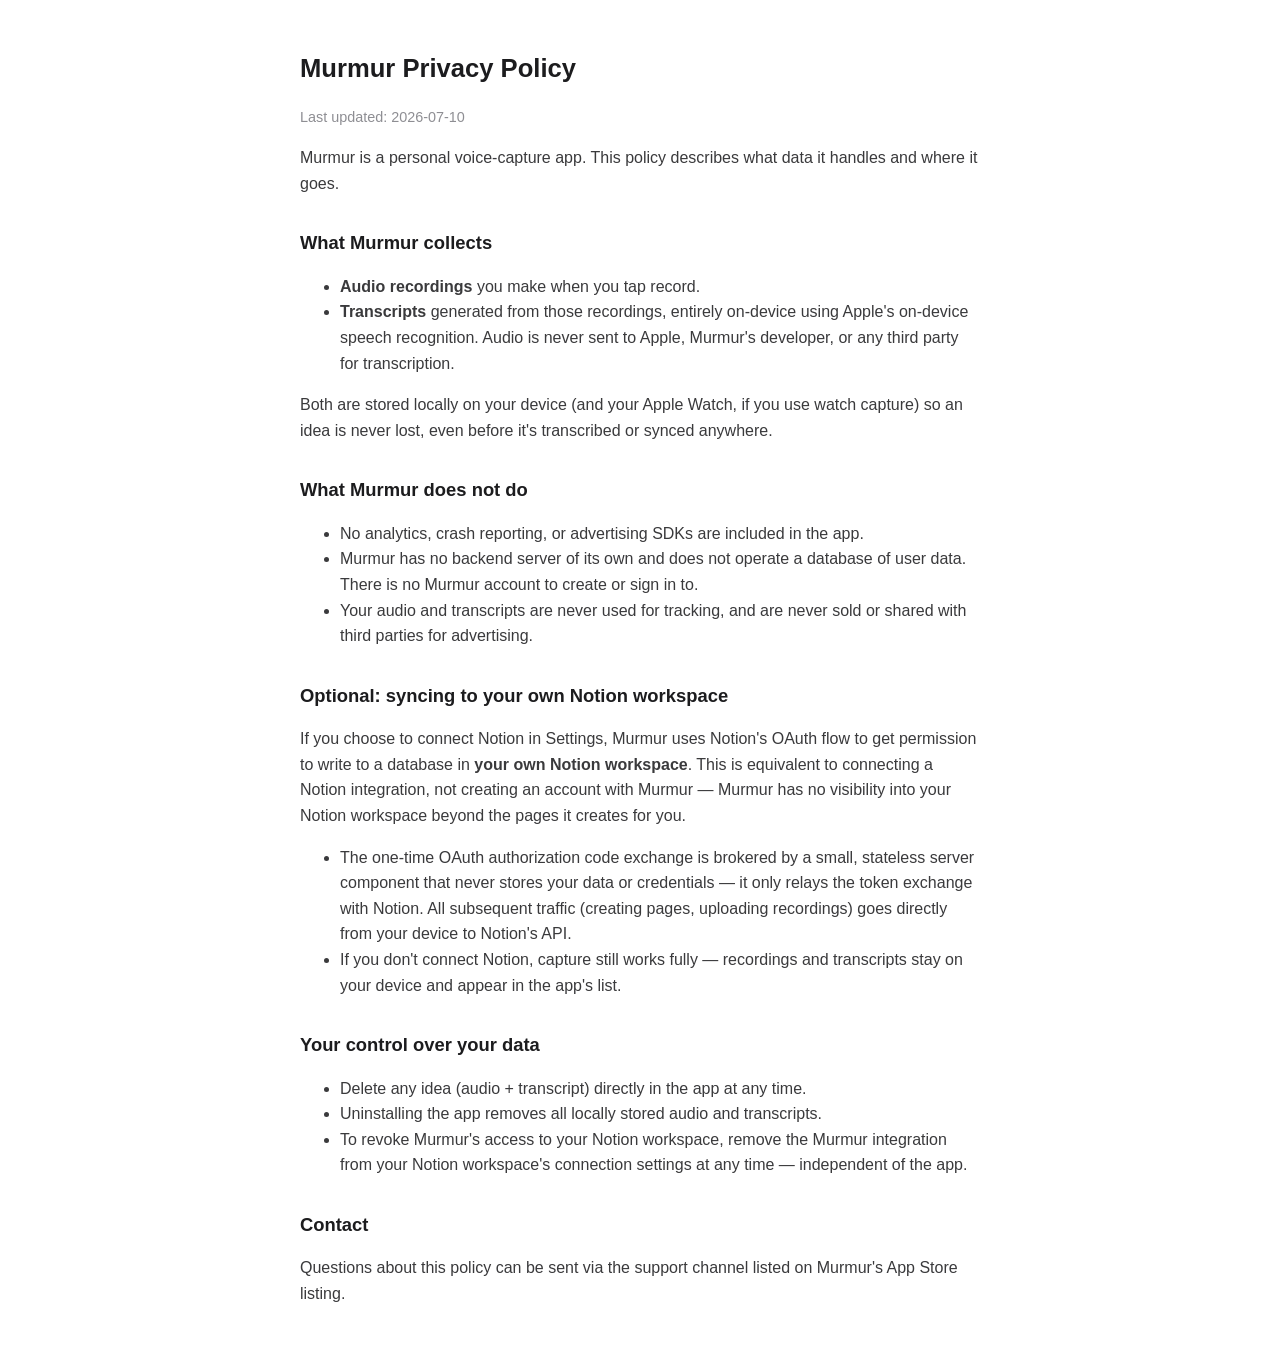
==== privacy-policy/index.html @ de2b0eea "Add Murmur privacy policy page Co-Authored-By: Claude Sonnet 5 <noreply@anthropic.com> Claude-Sessio" ====
<!doctype html>
<html lang="en">
<head>
<meta charset="utf-8">
<meta name="viewport" content="width=device-width, initial-scale=1">
<title>Murmur Privacy Policy</title>
<style>
  body { font-family: -apple-system, BlinkMacSystemFont, "Segoe UI", sans-serif; max-width: 680px; margin: 3rem auto; padding: 0 1.25rem; line-height: 1.6; color: #1c1c1e; }
  h1 { font-size: 1.6rem; }
  h2 { font-size: 1.15rem; margin-top: 2rem; }
  p, li { color: #3a3a3c; }
  .updated { color: #8e8e93; font-size: 0.9rem; }
  @media (prefers-color-scheme: dark) {
    body { background: #000; color: #f2f2f7; }
    p, li { color: #c7c7cc; }
  }
</style>
</head>
<body>
<h1>Murmur Privacy Policy</h1>
<p class="updated">Last updated: 2026-07-10</p>

<p>Murmur is a personal voice-capture app. This policy describes what data it handles and where it goes.</p>

<h2>What Murmur collects</h2>
<ul>
  <li><strong>Audio recordings</strong> you make when you tap record.</li>
  <li><strong>Transcripts</strong> generated from those recordings, entirely on-device using Apple's on-device speech recognition. Audio is never sent to Apple, Murmur's developer, or any third party for transcription.</li>
</ul>
<p>Both are stored locally on your device (and your Apple Watch, if you use watch capture) so an idea is never lost, even before it's transcribed or synced anywhere.</p>

<h2>What Murmur does not do</h2>
<ul>
  <li>No analytics, crash reporting, or advertising SDKs are included in the app.</li>
  <li>Murmur has no backend server of its own and does not operate a database of user data. There is no Murmur account to create or sign in to.</li>
  <li>Your audio and transcripts are never used for tracking, and are never sold or shared with third parties for advertising.</li>
</ul>

<h2>Optional: syncing to your own Notion workspace</h2>
<p>If you choose to connect Notion in Settings, Murmur uses Notion's OAuth flow to get permission to write to a database in <strong>your own Notion workspace</strong>. This is equivalent to connecting a Notion integration, not creating an account with Murmur — Murmur has no visibility into your Notion workspace beyond the pages it creates for you.</p>
<ul>
  <li>The one-time OAuth authorization code exchange is brokered by a small, stateless server component that never stores your data or credentials — it only relays the token exchange with Notion. All subsequent traffic (creating pages, uploading recordings) goes directly from your device to Notion's API.</li>
  <li>If you don't connect Notion, capture still works fully — recordings and transcripts stay on your device and appear in the app's list.</li>
</ul>

<h2>Your control over your data</h2>
<ul>
  <li>Delete any idea (audio + transcript) directly in the app at any time.</li>
  <li>Uninstalling the app removes all locally stored audio and transcripts.</li>
  <li>To revoke Murmur's access to your Notion workspace, remove the Murmur integration from your Notion workspace's connection settings at any time — independent of the app.</li>
</ul>

<h2>Contact</h2>
<p>Questions about this policy can be sent via the support channel listed on Murmur's App Store listing.</p>
</body>
</html>
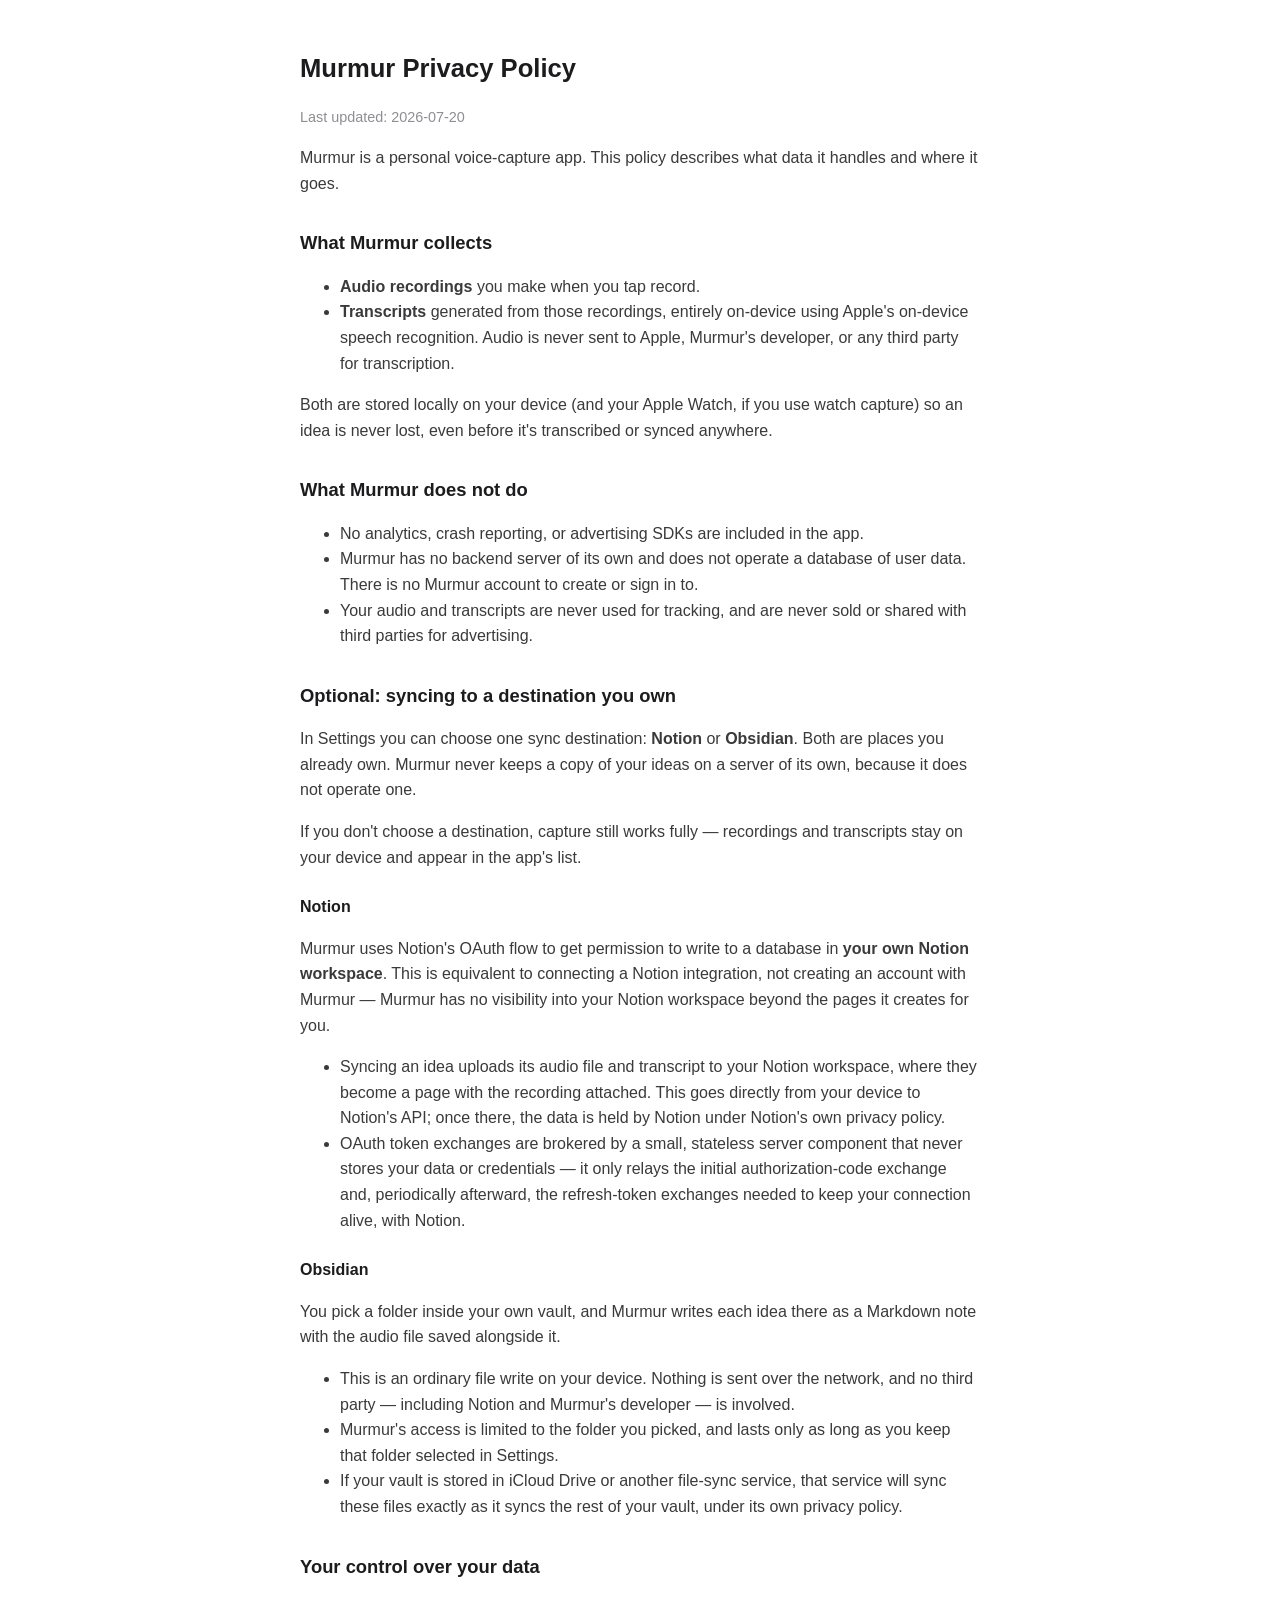
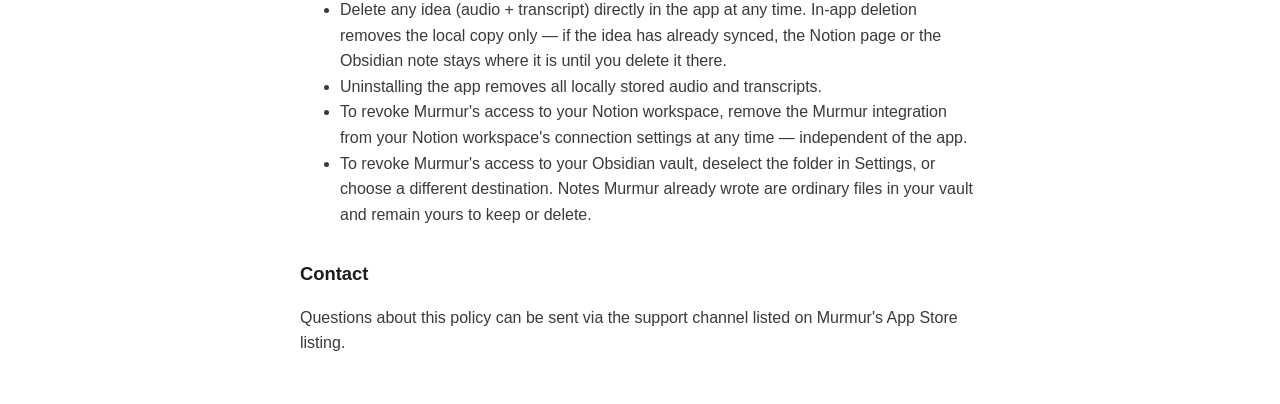
==== commit f0c6a2d3: "Lead with the destination; privacy policy covers Obsidian Hero and feature cards led with capture sp" ====
--- a/privacy-policy/index.html
+++ b/privacy-policy/index.html
@@ -8,6 +8,7 @@
   body { font-family: -apple-system, BlinkMacSystemFont, "Segoe UI", sans-serif; max-width: 680px; margin: 3rem auto; padding: 0 1.25rem; line-height: 1.6; color: #1c1c1e; }
   h1 { font-size: 1.6rem; }
   h2 { font-size: 1.15rem; margin-top: 2rem; }
+  h3 { font-size: 1rem; margin-top: 1.5rem; }
   p, li { color: #3a3a3c; }
   .updated { color: #8e8e93; font-size: 0.9rem; }
   @media (prefers-color-scheme: dark) {
@@ -18,7 +19,7 @@
 </head>
 <body>
 <h1>Murmur Privacy Policy</h1>
-<p class="updated">Last updated: 2026-07-10</p>
+<p class="updated">Last updated: 2026-07-20</p>
 
 <p>Murmur is a personal voice-capture app. This policy describes what data it handles and where it goes.</p>
 
@@ -36,18 +37,31 @@
   <li>Your audio and transcripts are never used for tracking, and are never sold or shared with third parties for advertising.</li>
 </ul>
 
-<h2>Optional: syncing to your own Notion workspace</h2>
-<p>If you choose to connect Notion in Settings, Murmur uses Notion's OAuth flow to get permission to write to a database in <strong>your own Notion workspace</strong>. This is equivalent to connecting a Notion integration, not creating an account with Murmur — Murmur has no visibility into your Notion workspace beyond the pages it creates for you.</p>
+<h2>Optional: syncing to a destination you own</h2>
+<p>In Settings you can choose one sync destination: <strong>Notion</strong> or <strong>Obsidian</strong>. Both are places you already own. Murmur never keeps a copy of your ideas on a server of its own, because it does not operate one.</p>
+<p>If you don't choose a destination, capture still works fully — recordings and transcripts stay on your device and appear in the app's list.</p>
+
+<h3>Notion</h3>
+<p>Murmur uses Notion's OAuth flow to get permission to write to a database in <strong>your own Notion workspace</strong>. This is equivalent to connecting a Notion integration, not creating an account with Murmur — Murmur has no visibility into your Notion workspace beyond the pages it creates for you.</p>
 <ul>
-  <li>The one-time OAuth authorization code exchange is brokered by a small, stateless server component that never stores your data or credentials — it only relays the token exchange with Notion. All subsequent traffic (creating pages, uploading recordings) goes directly from your device to Notion's API.</li>
-  <li>If you don't connect Notion, capture still works fully — recordings and transcripts stay on your device and appear in the app's list.</li>
+  <li>Syncing an idea uploads its audio file and transcript to your Notion workspace, where they become a page with the recording attached. This goes directly from your device to Notion's API; once there, the data is held by Notion under Notion's own privacy policy.</li>
+  <li>OAuth token exchanges are brokered by a small, stateless server component that never stores your data or credentials — it only relays the initial authorization-code exchange and, periodically afterward, the refresh-token exchanges needed to keep your connection alive, with Notion.</li>
+</ul>
+
+<h3>Obsidian</h3>
+<p>You pick a folder inside your own vault, and Murmur writes each idea there as a Markdown note with the audio file saved alongside it.</p>
+<ul>
+  <li>This is an ordinary file write on your device. Nothing is sent over the network, and no third party — including Notion and Murmur's developer — is involved.</li>
+  <li>Murmur's access is limited to the folder you picked, and lasts only as long as you keep that folder selected in Settings.</li>
+  <li>If your vault is stored in iCloud Drive or another file-sync service, that service will sync these files exactly as it syncs the rest of your vault, under its own privacy policy.</li>
 </ul>
 
 <h2>Your control over your data</h2>
 <ul>
-  <li>Delete any idea (audio + transcript) directly in the app at any time.</li>
+  <li>Delete any idea (audio + transcript) directly in the app at any time. In-app deletion removes the local copy only — if the idea has already synced, the Notion page or the Obsidian note stays where it is until you delete it there.</li>
   <li>Uninstalling the app removes all locally stored audio and transcripts.</li>
   <li>To revoke Murmur's access to your Notion workspace, remove the Murmur integration from your Notion workspace's connection settings at any time — independent of the app.</li>
+  <li>To revoke Murmur's access to your Obsidian vault, deselect the folder in Settings, or choose a different destination. Notes Murmur already wrote are ordinary files in your vault and remain yours to keep or delete.</li>
 </ul>
 
 <h2>Contact</h2>
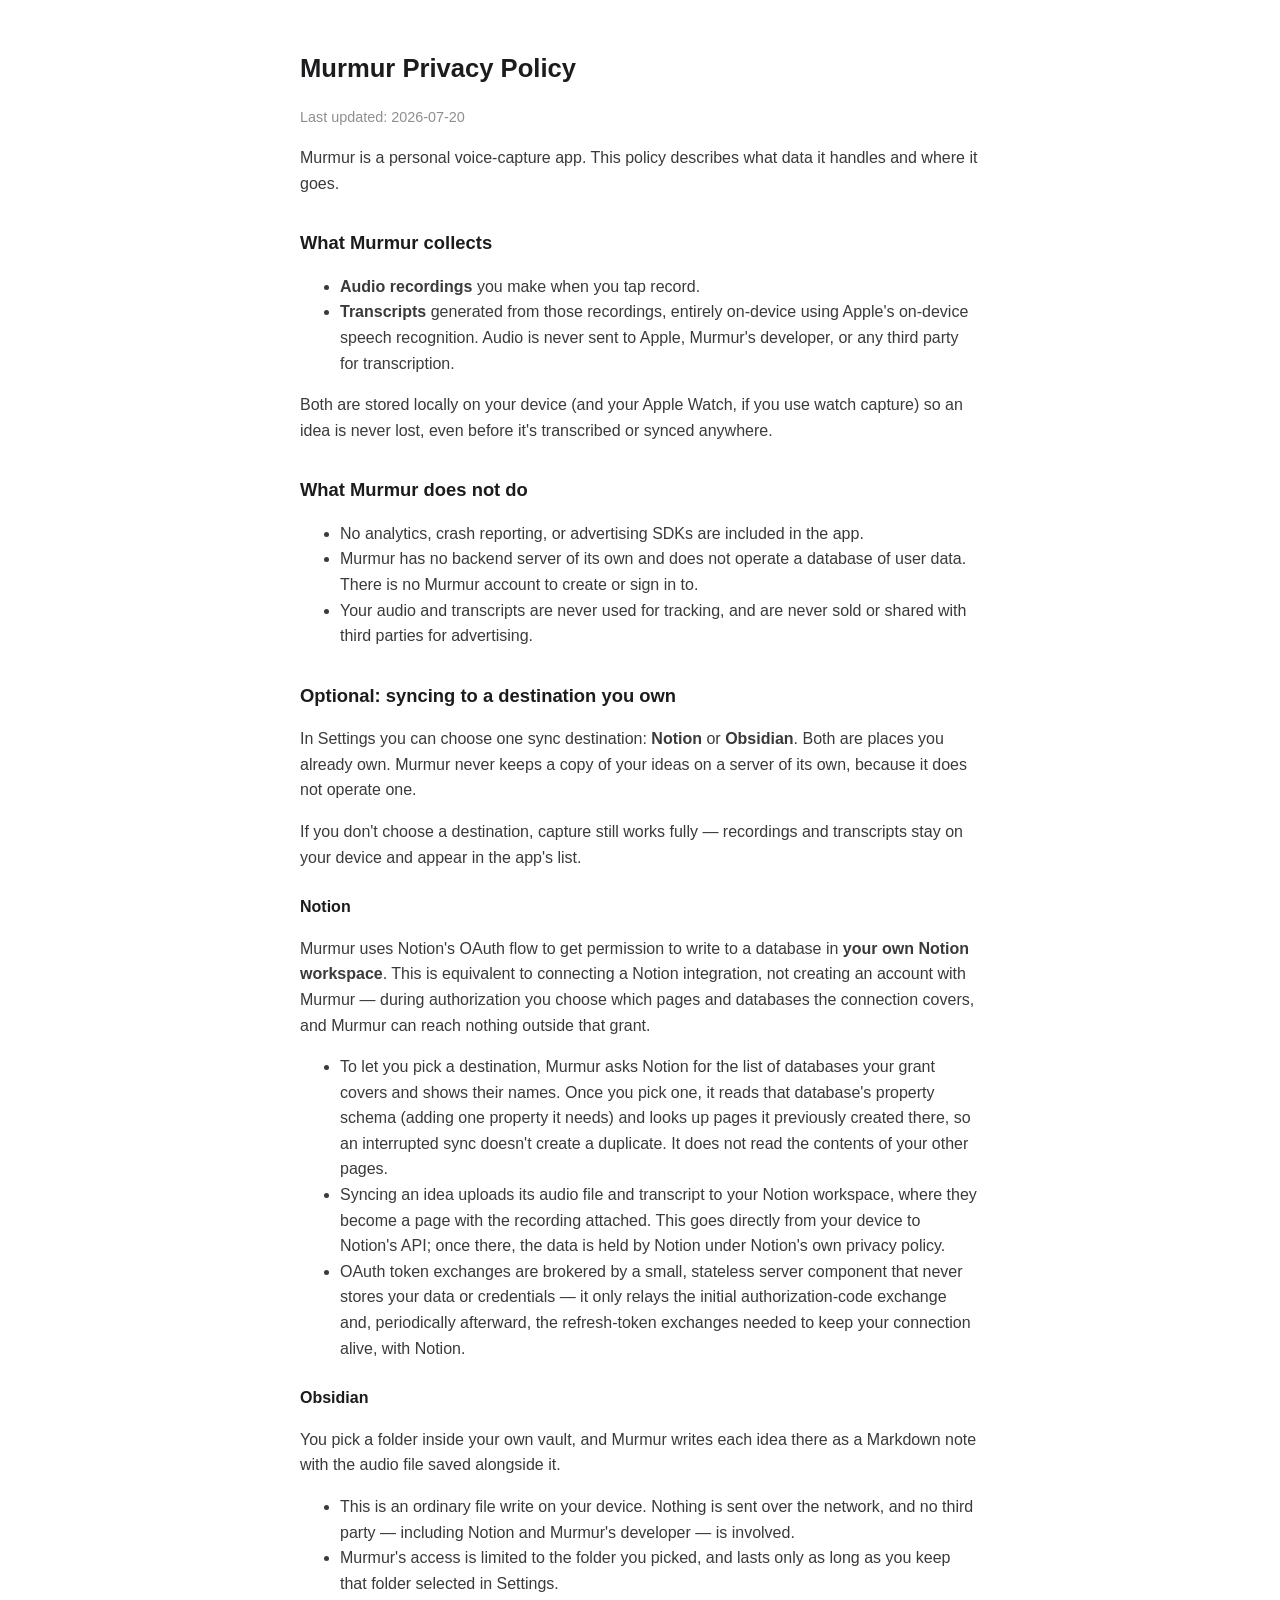
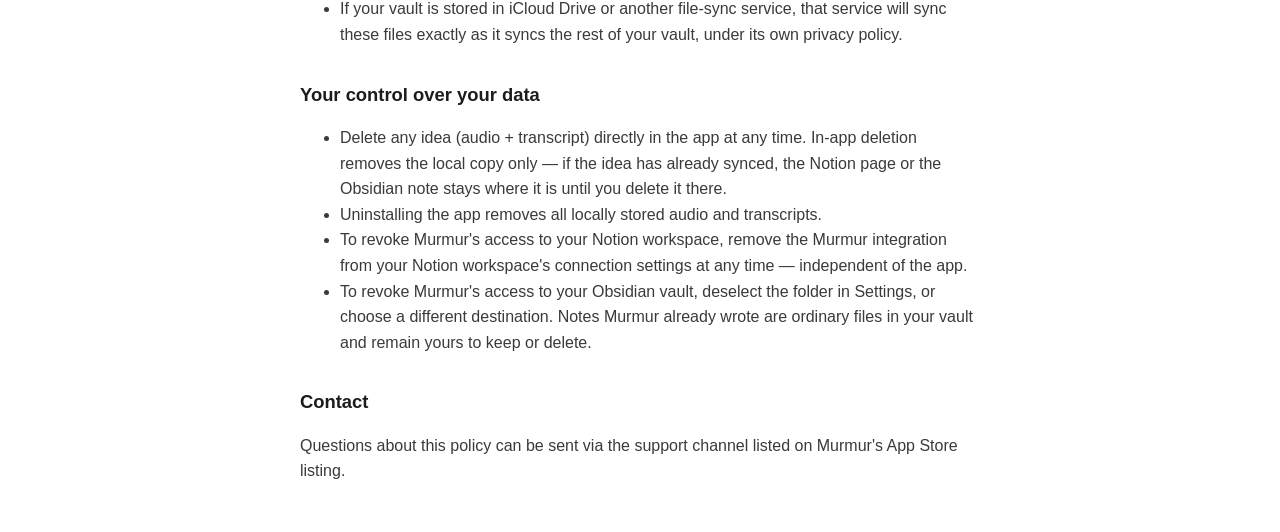
==== commit ea036585: "State the Notion access scope accurately in the privacy policy" ====
--- a/privacy-policy/index.html
+++ b/privacy-policy/index.html
@@ -42,8 +42,9 @@
 <p>If you don't choose a destination, capture still works fully — recordings and transcripts stay on your device and appear in the app's list.</p>
 
 <h3>Notion</h3>
-<p>Murmur uses Notion's OAuth flow to get permission to write to a database in <strong>your own Notion workspace</strong>. This is equivalent to connecting a Notion integration, not creating an account with Murmur — Murmur has no visibility into your Notion workspace beyond the pages it creates for you.</p>
+<p>Murmur uses Notion's OAuth flow to get permission to write to a database in <strong>your own Notion workspace</strong>. This is equivalent to connecting a Notion integration, not creating an account with Murmur — during authorization you choose which pages and databases the connection covers, and Murmur can reach nothing outside that grant.</p>
 <ul>
+  <li>To let you pick a destination, Murmur asks Notion for the list of databases your grant covers and shows their names. Once you pick one, it reads that database's property schema (adding one property it needs) and looks up pages it previously created there, so an interrupted sync doesn't create a duplicate. It does not read the contents of your other pages.</li>
   <li>Syncing an idea uploads its audio file and transcript to your Notion workspace, where they become a page with the recording attached. This goes directly from your device to Notion's API; once there, the data is held by Notion under Notion's own privacy policy.</li>
   <li>OAuth token exchanges are brokered by a small, stateless server component that never stores your data or credentials — it only relays the initial authorization-code exchange and, periodically afterward, the refresh-token exchanges needed to keep your connection alive, with Notion.</li>
 </ul>
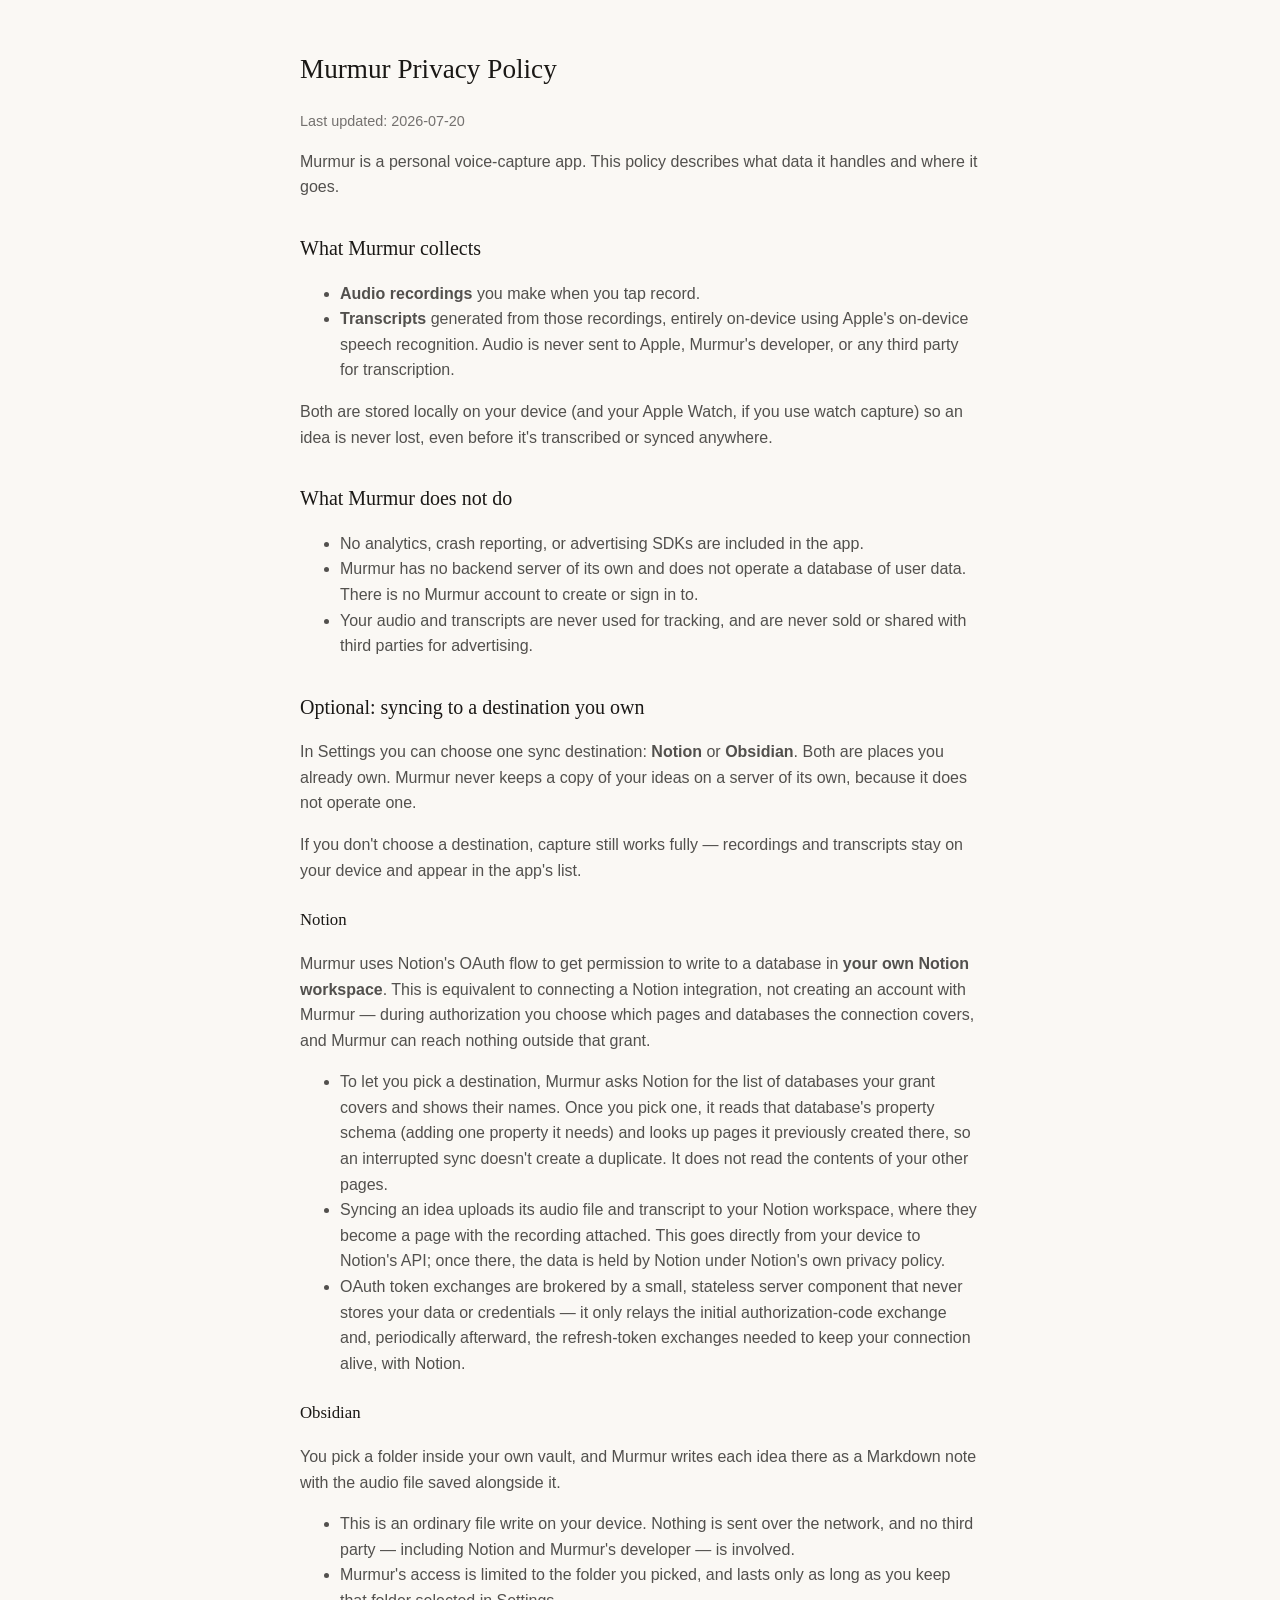
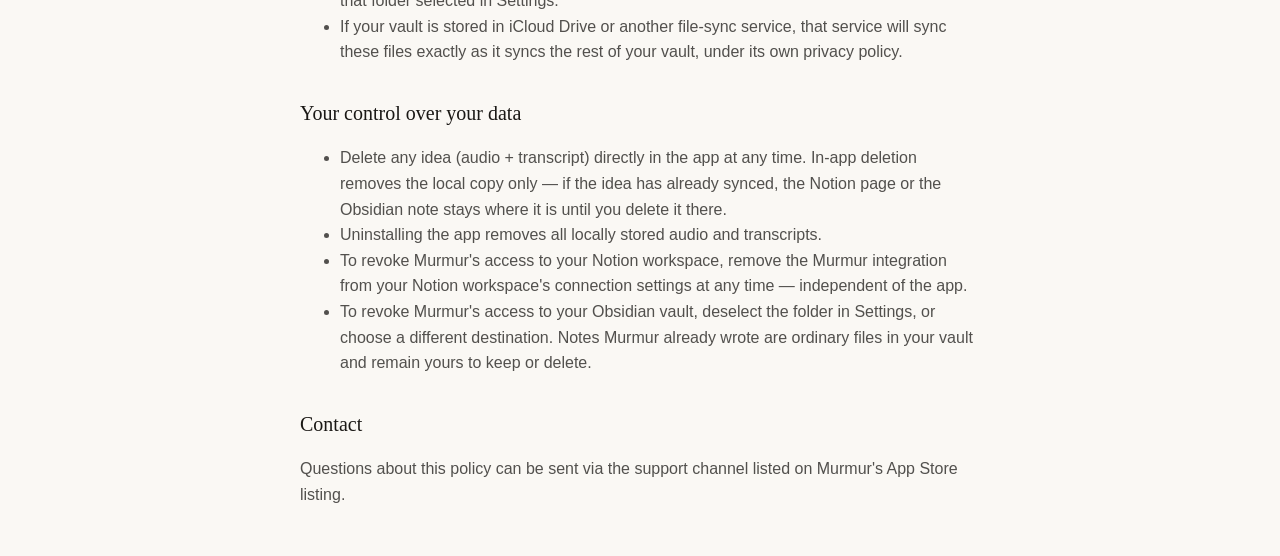
==== commit 1f5b978c: "Refresh for the dual-mode redesign: new shots, paper/ink palette, serif titles The app's visual rede" ====
--- a/privacy-policy/index.html
+++ b/privacy-policy/index.html
@@ -5,15 +5,21 @@
 <meta name="viewport" content="width=device-width, initial-scale=1">
 <title>Murmur Privacy Policy</title>
 <style>
-  body { font-family: -apple-system, BlinkMacSystemFont, "Segoe UI", sans-serif; max-width: 680px; margin: 3rem auto; padding: 0 1.25rem; line-height: 1.6; color: #1c1c1e; }
-  h1 { font-size: 1.6rem; }
-  h2 { font-size: 1.15rem; margin-top: 2rem; }
-  h3 { font-size: 1rem; margin-top: 1.5rem; }
-  p, li { color: #3a3a3c; }
-  .updated { color: #8e8e93; font-size: 0.9rem; }
+  /* Same paper/ink palette and serif headings as the landing page — this URL is linked from
+     the App Store listing, so it is part of the brand surface, not a stray document. */
+  body { font-family: -apple-system, BlinkMacSystemFont, "Segoe UI", sans-serif; max-width: 680px; margin: 3rem auto; padding: 0 1.25rem; line-height: 1.6; color: #1A1815; background: #FAF8F4; }
+  h1, h2, h3 { font-family: "Iowan Old Style", Palatino, "Palatino Linotype", Georgia, serif; font-weight: normal; }
+  h1 { font-size: 1.7rem; }
+  h2 { font-size: 1.25rem; margin-top: 2rem; }
+  h3 { font-size: 1.05rem; margin-top: 1.5rem; }
+  p, li { color: rgba(26, 24, 21, 0.75); }
+  a { color: #3B4FD8; }
+  .updated { color: rgba(26, 24, 21, 0.60); font-size: 0.9rem; }
   @media (prefers-color-scheme: dark) {
-    body { background: #000; color: #f2f2f7; }
-    p, li { color: #c7c7cc; }
+    body { background: #111014; color: #F5F2EA; }
+    p, li { color: rgba(245, 242, 234, 0.78); }
+    a { color: #93A2FF; }
+    .updated { color: rgba(245, 242, 234, 0.64); }
   }
 </style>
 </head>
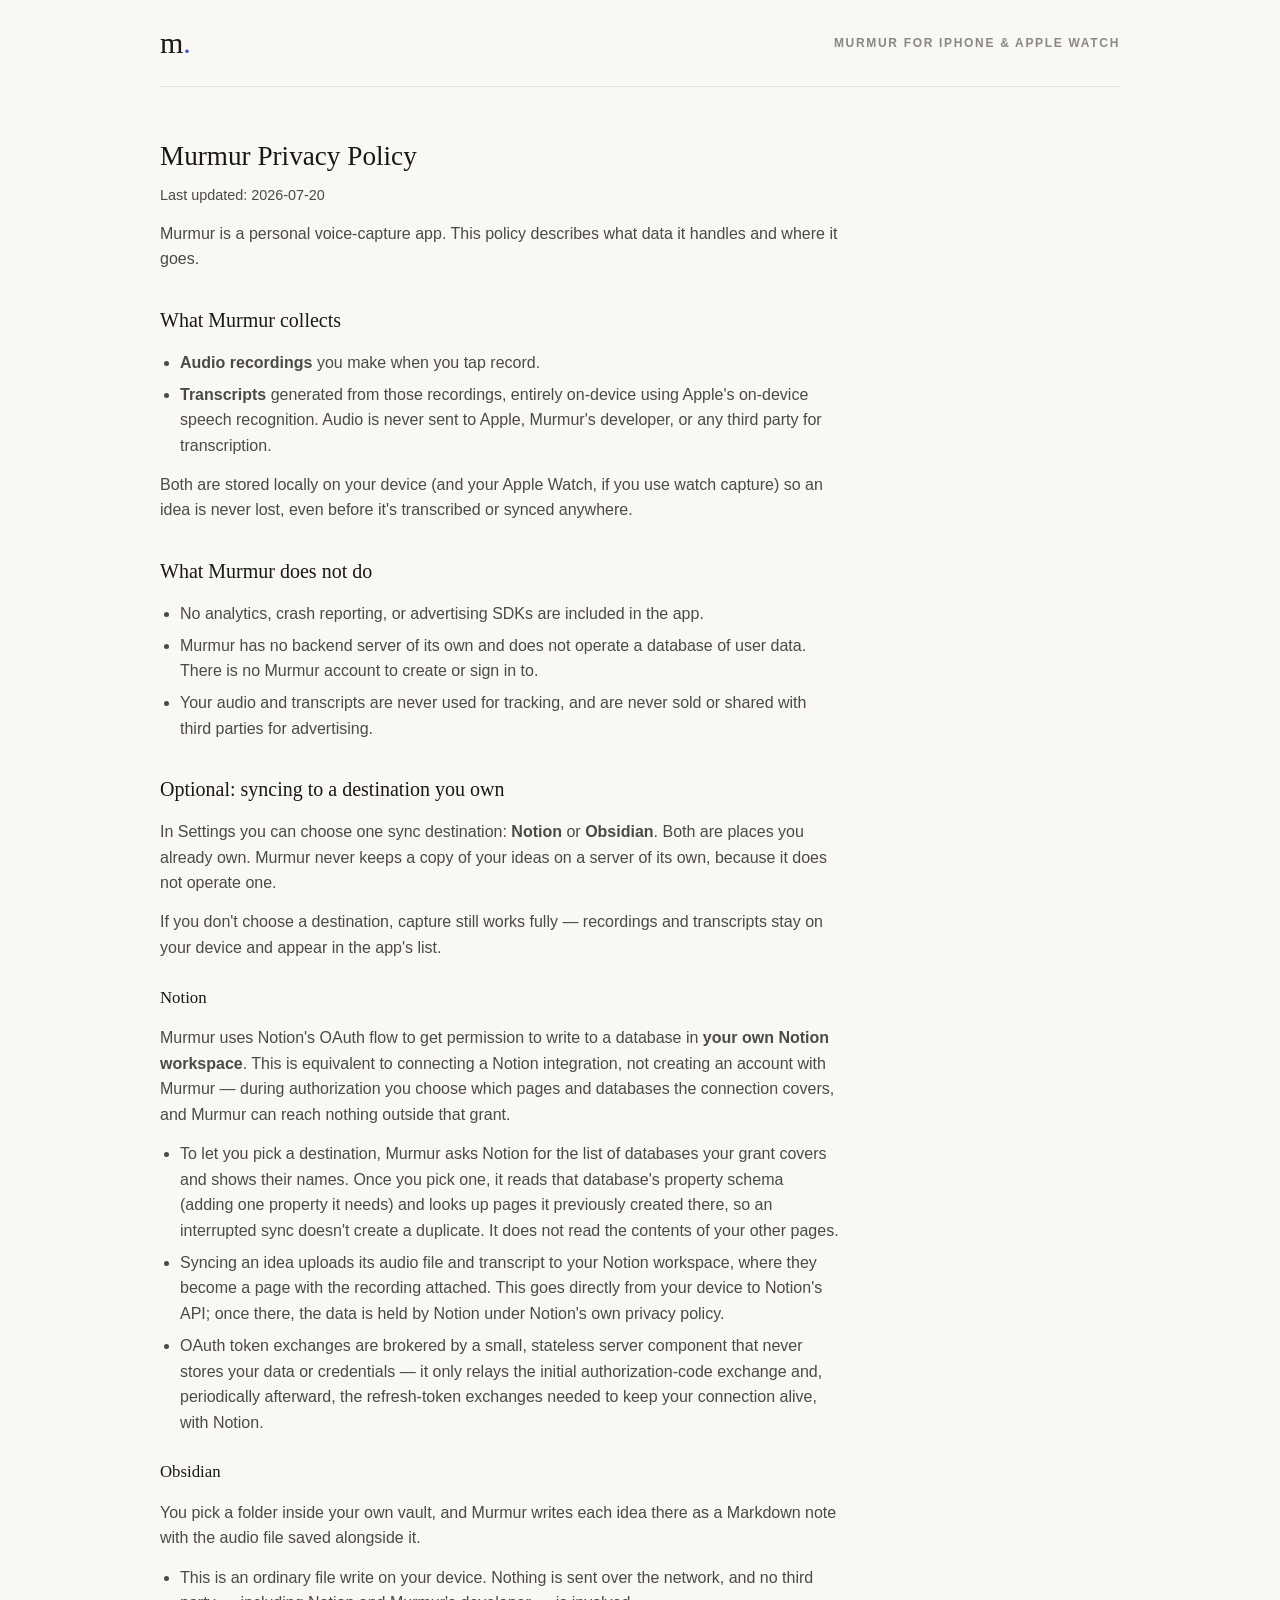
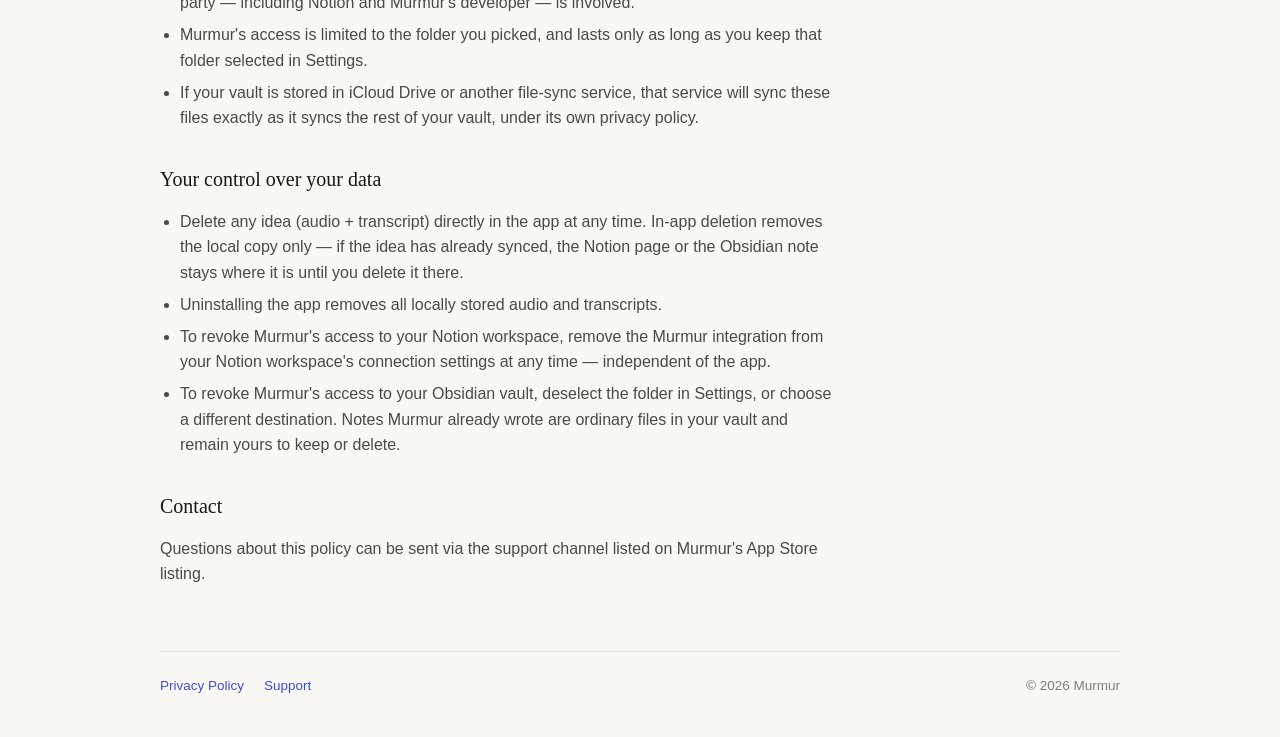
==== commit ebeb9ff5: "Rebuild the landing page from the approved design Implements "Murmur Landing 定稿" from the Claude Des" ====
--- a/privacy-policy/index.html
+++ b/privacy-policy/index.html
@@ -3,27 +3,46 @@
 <head>
 <meta charset="utf-8">
 <meta name="viewport" content="width=device-width, initial-scale=1">
+<meta name="color-scheme" content="light">
 <title>Murmur Privacy Policy</title>
+<link rel="canonical" href="https://murmur.u-ran.com/privacy-policy">
+<link rel="icon" type="image/png" href="/assets/icon-360.png">
+<link rel="apple-touch-icon" href="/assets/icon-360.png">
+<link rel="stylesheet" href="/assets/base.css">
 <style>
-  /* Same paper/ink palette and serif headings as the landing page — this URL is linked from
-     the App Store listing, so it is part of the brand surface, not a stray document. */
-  body { font-family: -apple-system, BlinkMacSystemFont, "Segoe UI", sans-serif; max-width: 680px; margin: 3rem auto; padding: 0 1.25rem; line-height: 1.6; color: #1A1815; background: #FAF8F4; }
-  h1, h2, h3 { font-family: "Iowan Old Style", Palatino, "Palatino Linotype", Georgia, serif; font-weight: normal; }
-  h1 { font-size: 1.7rem; }
-  h2 { font-size: 1.25rem; margin-top: 2rem; }
-  h3 { font-size: 1.05rem; margin-top: 1.5rem; }
-  p, li { color: rgba(26, 24, 21, 0.75); }
-  a { color: #3B4FD8; }
-  .updated { color: rgba(26, 24, 21, 0.60); font-size: 0.9rem; }
-  @media (prefers-color-scheme: dark) {
-    body { background: #111014; color: #F5F2EA; }
-    p, li { color: rgba(245, 242, 234, 0.78); }
-    a { color: #93A2FF; }
-    .updated { color: rgba(245, 242, 234, 0.64); }
-  }
+  /* Prose only. Palette, type stacks, header and footer come from /assets/base.css — this
+     URL is linked from the App Store listing, so it is part of the brand surface, not a
+     stray document, and it must not carry a second copy of the palette. */
+  /* Flush left, like every other surface in this design (design manual — see the header
+     comment in marketing/screenshots/render.sh). */
+  .prose { max-width: 680px; margin: 3rem 0 4rem; line-height: 1.6; }
+  .prose h1, .prose h2, .prose h3 { font-family: var(--font-serif); font-weight: 400; }
+  .prose h1 { font-size: 1.7rem; }
+  .prose h2 { font-size: 1.25rem; }
+  .prose h3 { font-size: 1.05rem; }
+  .prose p, .prose li { color: rgba(var(--ink-rgb), 0.78); }
+  /* base.css zeroes every margin, so this page has to state its own prose rhythm — the
+     browser defaults it used to inherit as a standalone document are gone. */
+  .prose > * + * { margin-top: 0.85rem; }
+  .prose > h2 { margin-top: 2rem; }
+  .prose > h3 { margin-top: 1.5rem; }
+  .prose > .updated { margin-top: 0.35rem; }
+  .prose ul { padding-left: 1.25rem; }
+  .prose li + li { margin-top: 0.4rem; }
+  .updated { color: rgba(var(--ink-rgb), 0.62); font-size: 0.9rem; }
 </style>
 </head>
 <body>
+
+<header class="wrap">
+  <div class="masthead">
+    <a class="wordmark serif" href="/" aria-label="Murmur home">m<i>.</i></a>
+    <div class="eyebrow">Murmur for iPhone &amp; Apple Watch</div>
+  </div>
+</header>
+
+<main class="wrap">
+<div class="prose">
 <h1>Murmur Privacy Policy</h1>
 <p class="updated">Last updated: 2026-07-20</p>
 
@@ -73,5 +92,18 @@
 
 <h2>Contact</h2>
 <p>Questions about this policy can be sent via the support channel listed on Murmur's App Store listing.</p>
+</div>
+</main>
+
+<footer class="wrap">
+  <div class="site-footer">
+    <span class="links">
+      <a href="/privacy-policy">Privacy Policy</a>
+      <a href="mailto:murmur@u-ran.com">Support</a>
+    </span>
+    <span>© 2026 Murmur</span>
+  </div>
+</footer>
+
 </body>
 </html>
--- a/assets/base.css
+++ b/assets/base.css
@@ -0,0 +1,107 @@
+/* Shared shell for murmur.u-ran.com — tokens, type stacks, header and footer.
+   Both pages link this. The palette lives in exactly one place on purpose: the privacy
+   policy previously carried its own copy of the same hex values, which is how two pages
+   that are supposed to be one brand surface drift apart.
+
+   Palette and type follow the app's design manual (paper/ink, indigo accent, Iowan Old
+   Style titles) so the site, the App Store panels and the app itself read as one thing. */
+
+/* The site is paper in every appearance — one palette, no prefers-color-scheme branch.
+   The design is drawn as ink on paper with a single deliberately inverted band, and that
+   contrast IS the composition; re-toning it for a dark viewer inverts the figure/ground
+   the page is built on. color-scheme:light is what makes the choice stick: it stops a
+   dark-mode browser from darkening the scrollbar and form controls around a light page,
+   and from flashing a dark canvas before this stylesheet lands.
+
+   Every ink tint is still rgba(var(--ink-rgb), a). Not for theming now — it keeps the
+   whole tint ladder derived from one value instead of 20 loose rgba() literals. */
+:root {
+  color-scheme: light;
+
+  --ink-rgb: 26, 24, 21;
+  --bg: #FAF8F4;
+  --text: #1A1815;
+  --card: #FFFFFF;
+  --accent: #3B4FD8;
+
+  --cta-bg: #3B4FD8;
+  --cta-bg-hover: #2E3DB0;
+  --cta-fg: #FFFFFF;
+
+  /* The privacy band is the one inverted surface: ink ground, paper text. It carries its
+     own ink and never reads from --ink-rgb. */
+  --band-bg: #111014;
+  --band-rgb: 245, 242, 234;
+  --band-accent: #93A2FF;
+
+  --rule: rgba(var(--ink-rgb), 0.14);
+  --rule-soft: rgba(var(--ink-rgb), 0.10);
+  --frame-fill: rgba(var(--ink-rgb), 0.035);
+  --muted: rgba(var(--ink-rgb), 0.50);
+  --body-2: rgba(var(--ink-rgb), 0.66);
+
+  --font-serif: "Iowan Old Style", "Palatino Nova", Palatino, "Palatino Linotype", Georgia, serif;
+  --font-mono: ui-monospace, SFMono-Regular, Menlo, monospace;
+}
+
+* { margin: 0; padding: 0; box-sizing: border-box; }
+html { -webkit-text-size-adjust: 100%; }
+body {
+  font-family: -apple-system, BlinkMacSystemFont, "Segoe UI", "PingFang TC", sans-serif;
+  color: var(--text);
+  background: var(--bg);
+  -webkit-font-smoothing: antialiased;
+}
+
+/* Iowan Old Style is an Apple system font; visitors elsewhere fall through to Palatino and
+   then Georgia. Every heading on this stack sets font-weight:400 explicitly — Iowan has no
+   medium face, and the UA's default bold on h1/h2 is synthesized into fake bold
+   (design manual §3). Never raise a weight on .serif. */
+.serif { font-family: var(--font-serif); font-weight: 400; }
+.mono { font-family: var(--font-mono); }
+
+a { color: var(--accent); text-decoration: none; }
+a:hover { text-decoration: underline; }
+img { display: block; max-width: 100%; }
+
+.wrap { max-width: 1000px; margin: 0 auto; padding-left: 20px; padding-right: 20px; }
+
+/* Small caps eyebrow — the recurring section marker of this layout. */
+.eyebrow {
+  font-size: 12px;
+  font-weight: 700;
+  letter-spacing: 0.14em;
+  text-transform: uppercase;
+  color: var(--muted);
+}
+
+.masthead {
+  display: flex;
+  align-items: center;
+  justify-content: space-between;
+  gap: 20px;
+  padding: 26px 0;
+  border-bottom: 1px solid var(--rule-soft);
+}
+.masthead a:hover { text-decoration: none; }
+.wordmark { font-size: 30px; line-height: 34px; color: var(--text); }
+.wordmark i { color: var(--accent); font-style: normal; }
+.masthead .eyebrow { text-align: right; }
+
+.site-footer {
+  padding: 26px 0 44px;
+  border-top: 1px solid var(--rule-soft);
+  display: flex;
+  align-items: center;
+  justify-content: space-between;
+  gap: 24px;
+  flex-wrap: wrap;
+  font-size: 13.5px;
+  color: rgba(var(--ink-rgb), 0.55);
+}
+.site-footer .links { display: flex; gap: 20px; }
+
+@media (max-width: 560px) {
+  .masthead { padding: 20px 0; }
+  .masthead .eyebrow { font-size: 11px; letter-spacing: 0.1em; }
+}
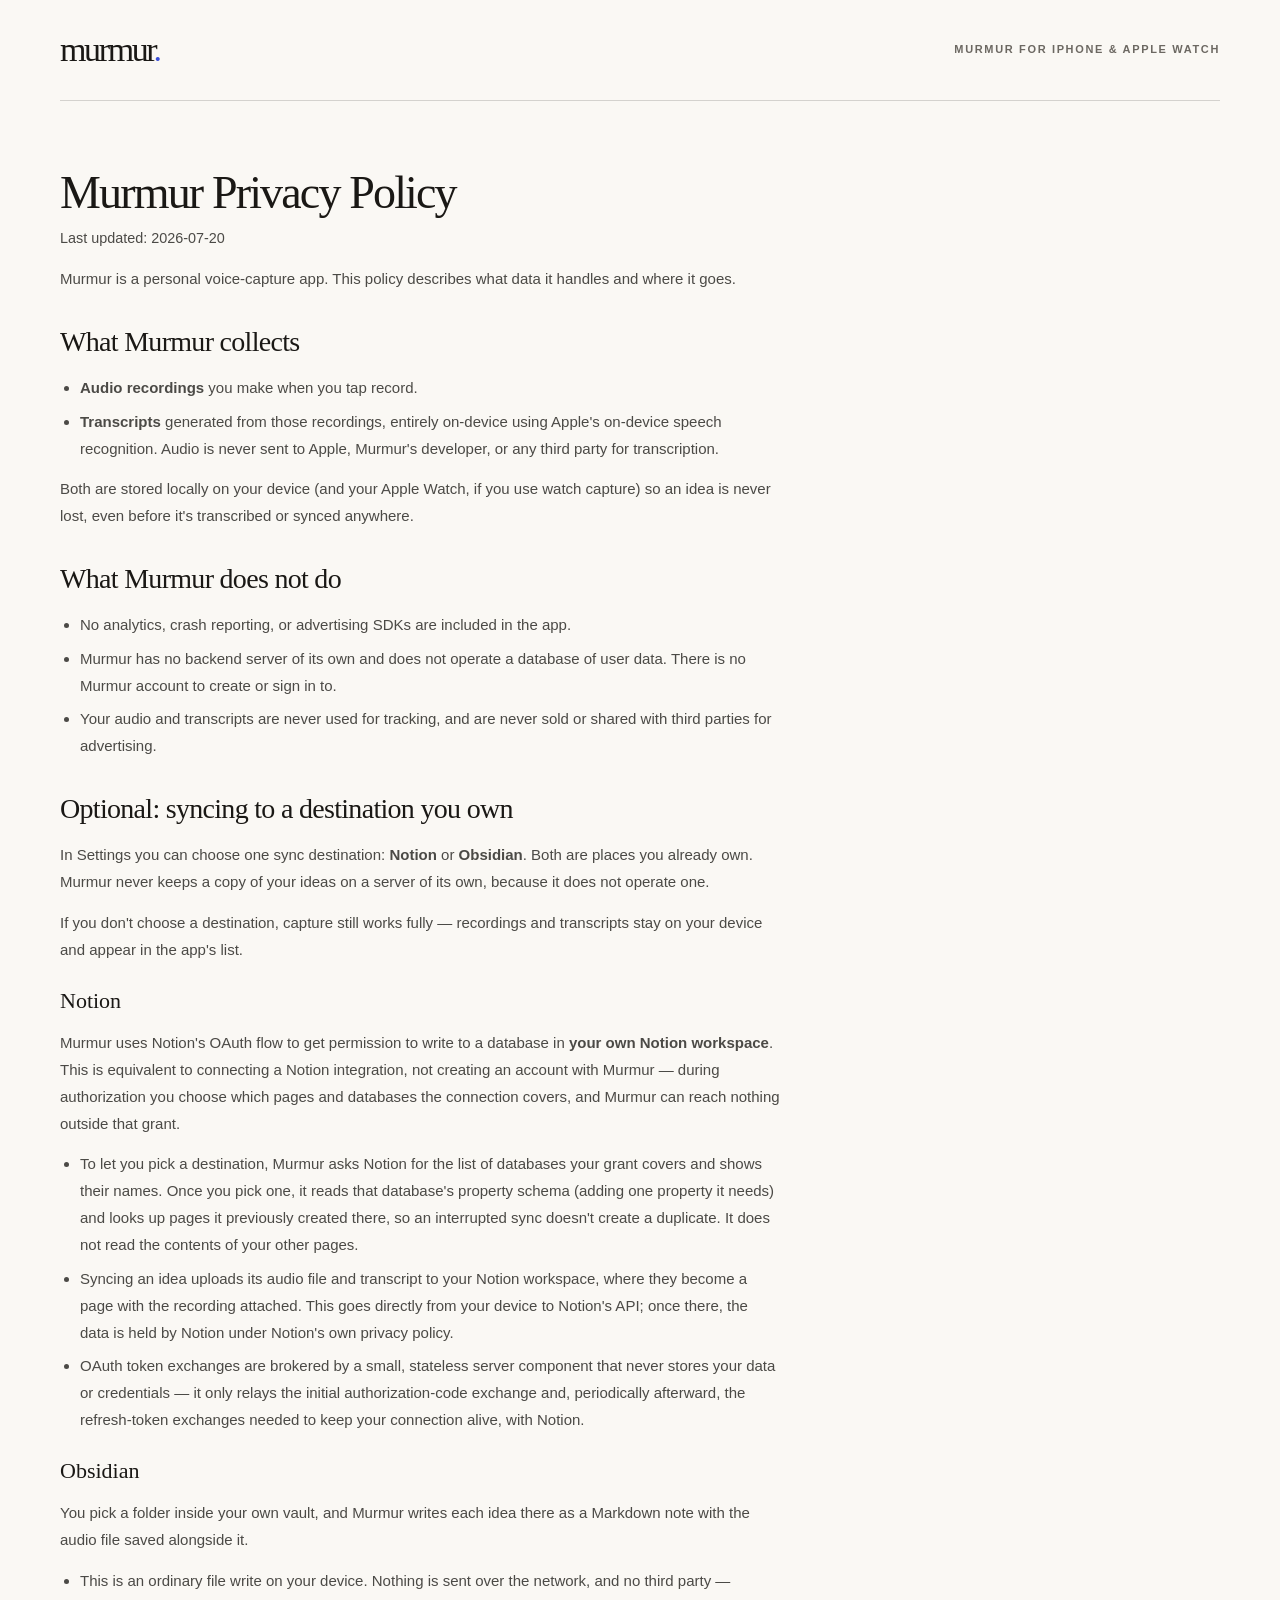
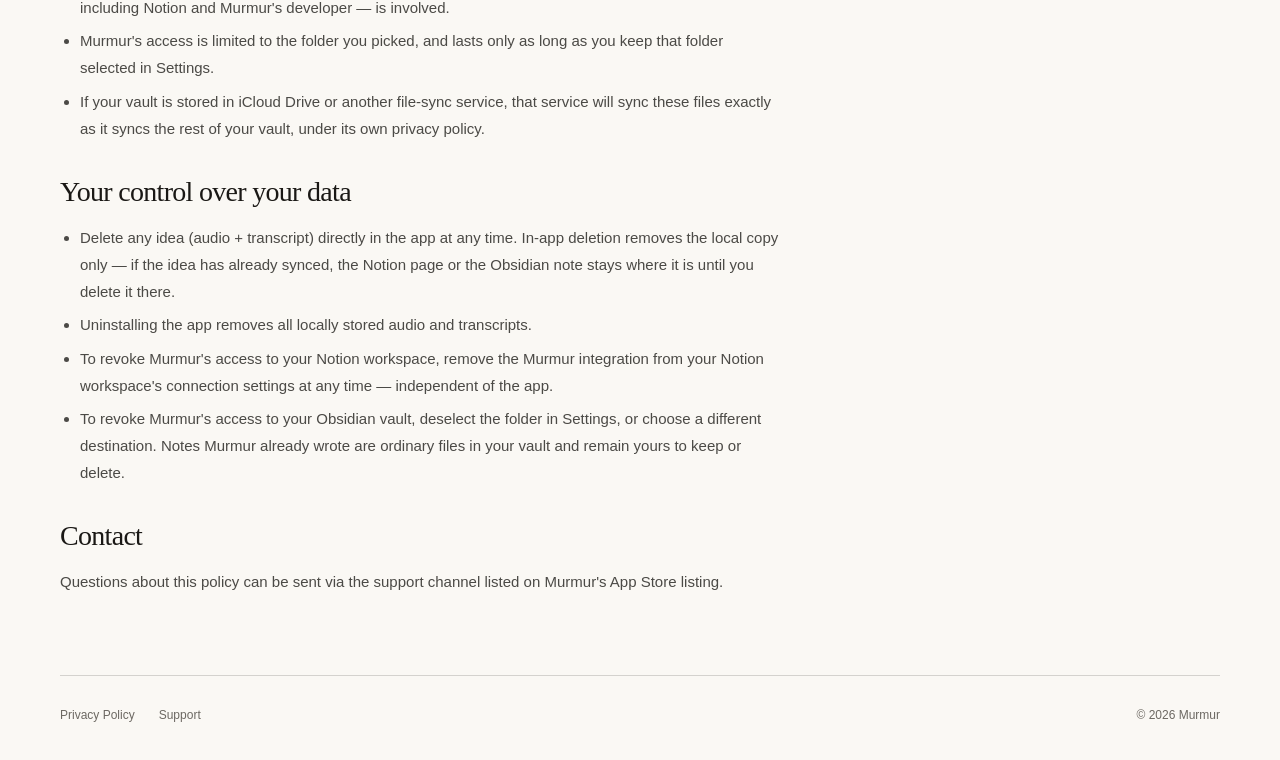
==== commit acf0ab12: "feat: rebuild landing page around the thought-to-note journey - replace the legacy layout with the a" ====
--- a/privacy-policy/index.html
+++ b/privacy-policy/index.html
@@ -5,6 +5,7 @@
 <meta name="viewport" content="width=device-width, initial-scale=1">
 <meta name="color-scheme" content="light">
 <title>Murmur Privacy Policy</title>
+<meta name="description" content="How Murmur handles your audio recordings, on-device transcripts, and optional sync to your own Notion or Obsidian.">
 <link rel="canonical" href="https://murmur.u-ran.com/privacy-policy">
 <link rel="icon" type="image/png" href="/assets/icon-360.png">
 <link rel="apple-touch-icon" href="/assets/icon-360.png">
@@ -15,11 +16,11 @@
      stray document, and it must not carry a second copy of the palette. */
   /* Flush left, like every other surface in this design (design manual — see the header
      comment in marketing/screenshots/render.sh). */
-  .prose { max-width: 680px; margin: 3rem 0 4rem; line-height: 1.6; }
+  .prose { max-width: 720px; margin: 4rem 0 5rem; line-height: 1.8; font-size: 15px; }
   .prose h1, .prose h2, .prose h3 { font-family: var(--font-serif); font-weight: 400; }
-  .prose h1 { font-size: 1.7rem; }
-  .prose h2 { font-size: 1.25rem; }
-  .prose h3 { font-size: 1.05rem; }
+  .prose h1 { font-size: clamp(32px, 4vw, 46px); line-height: 1.2; letter-spacing: -.04em; }
+  .prose h2 { font-size: 28px; line-height: 1.3; letter-spacing: -.025em; }
+  .prose h3 { font-size: 22px; line-height: 1.3; }
   .prose p, .prose li { color: rgba(var(--ink-rgb), 0.78); }
   /* base.css zeroes every margin, so this page has to state its own prose rhythm — the
      browser defaults it used to inherit as a standalone document are gone. */
@@ -33,15 +34,16 @@
 </style>
 </head>
 <body>
+<a class="skip-link" href="#main">Skip to content</a>
 
 <header class="wrap">
   <div class="masthead">
-    <a class="wordmark serif" href="/" aria-label="Murmur home">m<i>.</i></a>
+    <a class="wordmark serif" href="/" aria-label="Murmur home">murmur<i>.</i></a>
     <div class="eyebrow">Murmur for iPhone &amp; Apple Watch</div>
   </div>
 </header>
 
-<main class="wrap">
+<main class="wrap" id="main">
 <div class="prose">
 <h1>Murmur Privacy Policy</h1>
 <p class="updated">Last updated: 2026-07-20</p>
--- a/assets/base.css
+++ b/assets/base.css
@@ -1,107 +1,52 @@
-/* Shared shell for murmur.u-ran.com — tokens, type stacks, header and footer.
-   Both pages link this. The palette lives in exactly one place on purpose: the privacy
-   policy previously carried its own copy of the same hex values, which is how two pages
-   that are supposed to be one brand surface drift apart.
-
-   Palette and type follow the app's design manual (paper/ink, indigo accent, Iowan Old
-   Style titles) so the site, the App Store panels and the app itself read as one thing. */
-
-/* The site is paper in every appearance — one palette, no prefers-color-scheme branch.
-   The design is drawn as ink on paper with a single deliberately inverted band, and that
-   contrast IS the composition; re-toning it for a dark viewer inverts the figure/ground
-   the page is built on. color-scheme:light is what makes the choice stick: it stops a
-   dark-mode browser from darkening the scrollbar and form controls around a light page,
-   and from flashing a dark canvas before this stylesheet lands.
-
-   Every ink tint is still rgba(var(--ink-rgb), a). Not for theming now — it keeps the
-   whole tint ladder derived from one value instead of 20 loose rgba() literals. */
+/* Shared paper, ink, and indigo identity. The policy uses the same shell. */
 :root {
   color-scheme: light;
-
   --ink-rgb: 26, 24, 21;
-  --bg: #FAF8F4;
-  --text: #1A1815;
-  --card: #FFFFFF;
-  --accent: #3B4FD8;
-
-  --cta-bg: #3B4FD8;
-  --cta-bg-hover: #2E3DB0;
-  --cta-fg: #FFFFFF;
-
-  /* The privacy band is the one inverted surface: ink ground, paper text. It carries its
-     own ink and never reads from --ink-rgb. */
-  --band-bg: #111014;
-  --band-rgb: 245, 242, 234;
-  --band-accent: #93A2FF;
-
-  --rule: rgba(var(--ink-rgb), 0.14);
-  --rule-soft: rgba(var(--ink-rgb), 0.10);
-  --frame-fill: rgba(var(--ink-rgb), 0.035);
-  --muted: rgba(var(--ink-rgb), 0.50);
-  --body-2: rgba(var(--ink-rgb), 0.66);
-
+  --bg: #faf8f4;
+  --text: #1a1815;
+  --card: #fffefa;
+  --accent: #3b4fd8;
+  --accent-hover: #2e3db0;
+  --rule: rgba(var(--ink-rgb), .17);
+  --rule-soft: rgba(var(--ink-rgb), .1);
+  --muted: #77736c;
+  --body-2: #6c6862;
   --font-serif: "Iowan Old Style", "Palatino Nova", Palatino, "Palatino Linotype", Georgia, serif;
   --font-mono: ui-monospace, SFMono-Regular, Menlo, monospace;
 }
-
-* { margin: 0; padding: 0; box-sizing: border-box; }
-html { -webkit-text-size-adjust: 100%; }
-body {
-  font-family: -apple-system, BlinkMacSystemFont, "Segoe UI", "PingFang TC", sans-serif;
-  color: var(--text);
-  background: var(--bg);
-  -webkit-font-smoothing: antialiased;
+* { box-sizing: border-box; margin: 0; padding: 0; }
+html { -webkit-text-size-adjust: 100%; scroll-behavior: smooth; scroll-padding-top: 28px; }
+body { background: var(--bg); color: var(--text); font-family: -apple-system, BlinkMacSystemFont, "Segoe UI", "PingFang TC", sans-serif; -webkit-font-smoothing: antialiased; }
+button { font: inherit; color: inherit; }
+a { color: var(--accent); text-decoration: none; }
+a:hover { text-decoration: underline; text-underline-offset: 4px; }
+a, button, summary { -webkit-tap-highlight-color: transparent; }
+:focus-visible { outline: 2px solid var(--accent); outline-offset: 5px; }
+::selection { background: #dce0fa; color: var(--text); }
+img { display: block; max-width: 100%; height: auto; }
+[hidden] { display: none !important; }
+.serif { font-family: var(--font-serif); font-weight: 400; }
+.mono { font-family: var(--font-mono); font-variant-numeric: tabular-nums; }
+.wrap { max-width: 1240px; margin: 0 auto; padding-left: 40px; padding-right: 40px; }
+.eyebrow { color: var(--body-2); font-size: 11px; line-height: 1.6; font-weight: 600; letter-spacing: .15em; text-transform: uppercase; }
+.icon { width: 20px; height: 20px; display: inline-block; flex: none; fill: none; stroke: currentColor; stroke-width: 1.5; stroke-linecap: round; stroke-linejoin: round; vertical-align: middle; }
+.svg-library { position: absolute; width: 0; height: 0; overflow: hidden; }
+.sr-only { position: absolute; width: 1px; height: 1px; padding: 0; margin: -1px; overflow: hidden; clip-path: inset(50%); white-space: nowrap; border: 0; }
+.skip-link { position: absolute; top: 12px; left: 12px; z-index: 10; padding: 12px 20px; background: var(--text); color: var(--bg); transform: translateY(-150%); }
+.skip-link:focus { transform: translateY(0); }
+.masthead { display: flex; align-items: center; justify-content: space-between; gap: 24px; min-height: 101px; border-bottom: 1px solid var(--rule); }
+.wordmark { color: var(--text); font-size: 34px; line-height: 1; letter-spacing: -.07em; }
+.wordmark i { color: var(--accent); font-style: normal; }
+.masthead a:hover, a.wordmark:hover { text-decoration: none; }
+.masthead > .eyebrow { text-align: right; }
+.site-footer { display: flex; align-items: center; justify-content: space-between; flex-wrap: wrap; gap: 24px; padding: 32px 0 38px; border-top: 1px solid var(--rule); font-size: 12px; color: var(--body-2); }
+.site-footer .wordmark { font-size: 28px; }
+.site-footer .links { display: flex; align-items: center; flex-wrap: wrap; gap: 24px; }
+.site-footer .links a { color: var(--body-2); }
+@media (max-width: 760px) {
+  .wrap { padding-left: 24px; padding-right: 24px; }
+  .masthead { min-height: 82px; }
+  .wordmark { font-size: 31px; }
+  .site-footer { gap: 22px; padding-bottom: 28px; }
 }
-
-/* Iowan Old Style is an Apple system font; visitors elsewhere fall through to Palatino and
-   then Georgia. Every heading on this stack sets font-weight:400 explicitly — Iowan has no
-   medium face, and the UA's default bold on h1/h2 is synthesized into fake bold
-   (design manual §3). Never raise a weight on .serif. */
-.serif { font-family: var(--font-serif); font-weight: 400; }
-.mono { font-family: var(--font-mono); }
-
-a { color: var(--accent); text-decoration: none; }
-a:hover { text-decoration: underline; }
-img { display: block; max-width: 100%; }
-
-.wrap { max-width: 1000px; margin: 0 auto; padding-left: 20px; padding-right: 20px; }
-
-/* Small caps eyebrow — the recurring section marker of this layout. */
-.eyebrow {
-  font-size: 12px;
-  font-weight: 700;
-  letter-spacing: 0.14em;
-  text-transform: uppercase;
-  color: var(--muted);
-}
-
-.masthead {
-  display: flex;
-  align-items: center;
-  justify-content: space-between;
-  gap: 20px;
-  padding: 26px 0;
-  border-bottom: 1px solid var(--rule-soft);
-}
-.masthead a:hover { text-decoration: none; }
-.wordmark { font-size: 30px; line-height: 34px; color: var(--text); }
-.wordmark i { color: var(--accent); font-style: normal; }
-.masthead .eyebrow { text-align: right; }
-
-.site-footer {
-  padding: 26px 0 44px;
-  border-top: 1px solid var(--rule-soft);
-  display: flex;
-  align-items: center;
-  justify-content: space-between;
-  gap: 24px;
-  flex-wrap: wrap;
-  font-size: 13.5px;
-  color: rgba(var(--ink-rgb), 0.55);
-}
-.site-footer .links { display: flex; gap: 20px; }
-
-@media (max-width: 560px) {
-  .masthead { padding: 20px 0; }
-  .masthead .eyebrow { font-size: 11px; letter-spacing: 0.1em; }
-}
+@media (prefers-reduced-motion: reduce) { html { scroll-behavior: auto; } }
